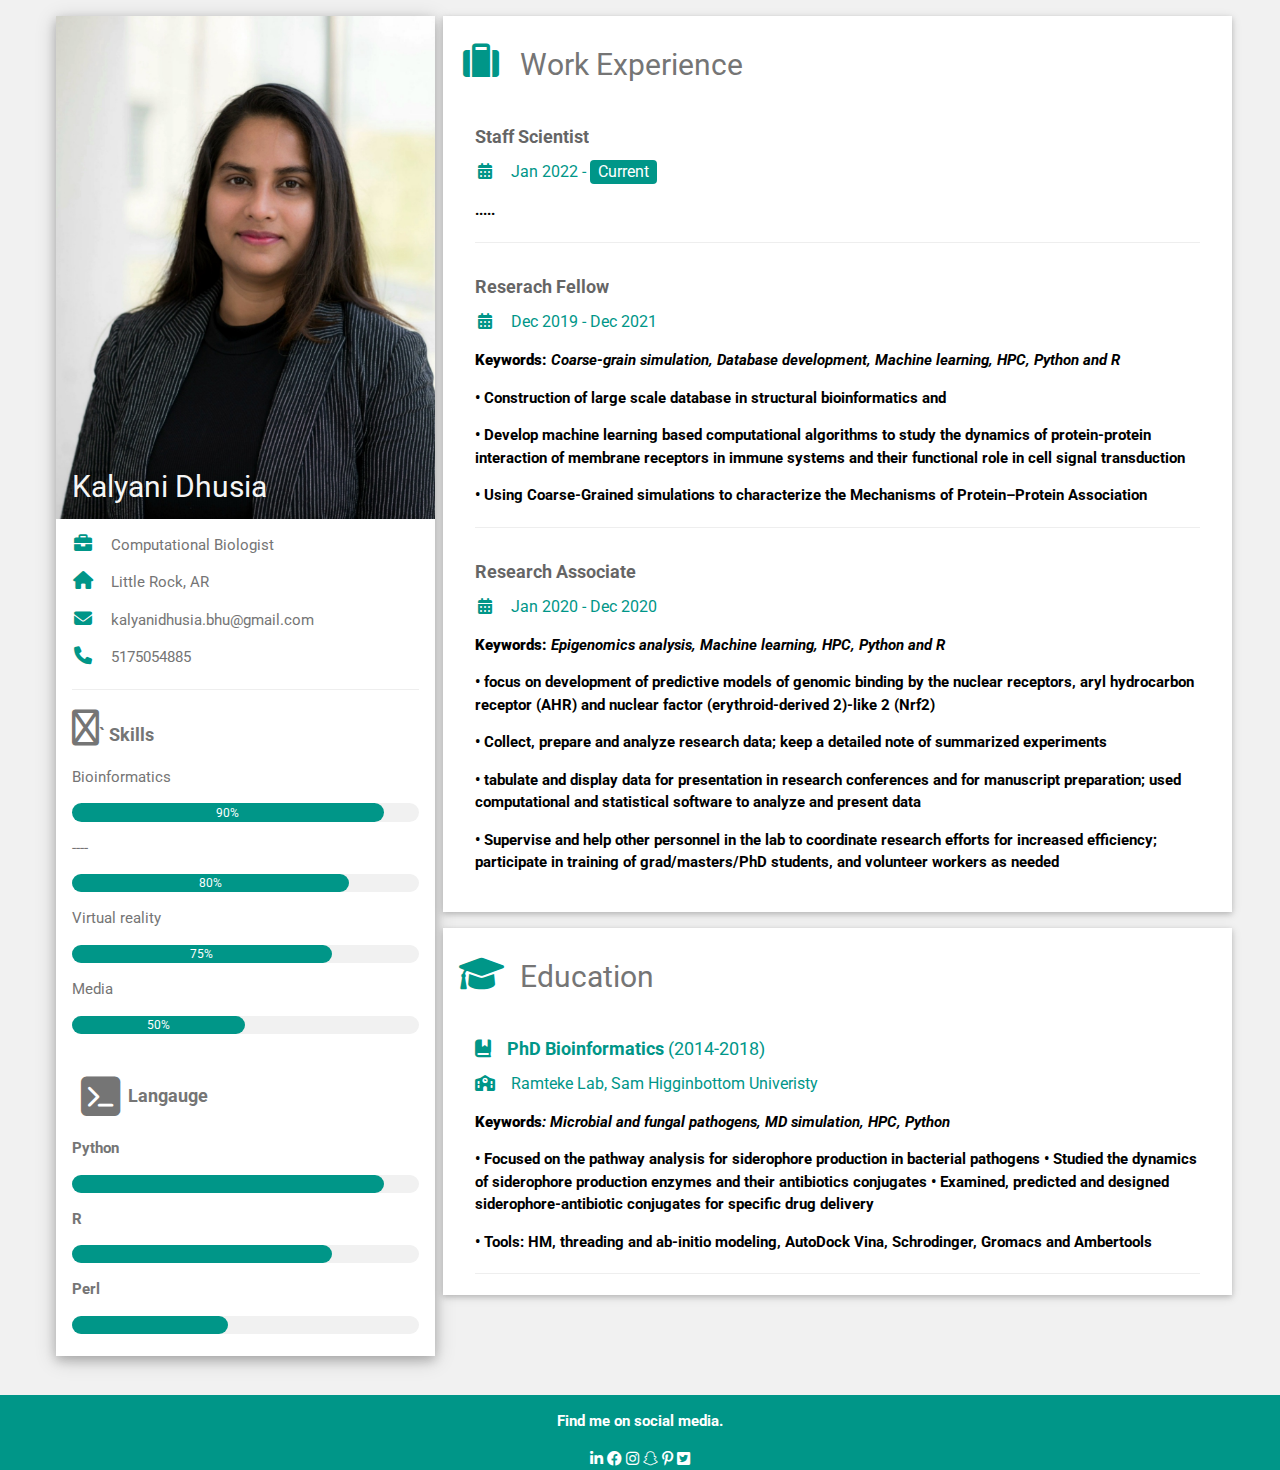
==== website_home.html @ fad84837 "Add files via upload" ====
<!DOCTYPE html>
<html>
<head>
<title>kalyani dhusia personel website</title>
<meta charset="UTF-8">
<meta name="viewport" content="width=device-width, initial-scale=1">
<link rel="stylesheet" href="webdhusia.css">
<link rel='stylesheet' href='https://fonts.googleapis.com/css?family=Roboto'>
<!--<link rel="stylesheet" href="https://cdnjs.cloudflare.com/ajax/libs/font-awesome/4.7.0/css/font-awesome.min.css"> -->
<link rel="stylesheet" href="fontawesome/css/all.css">
<style>
html,body,h1,h2,h3,h4,h5,h6 {font-family: "Roboto", sans-serif}
</style>
</head>
<body class="w3-light-grey">

<!-- Page Container -->
<div class="w3-content w3-margin-top" style="max-width:1200px;">

  <!-- The Grid -->
  <div class="w3-row-padding">
  
    <!-- Left Column -->
    <div class="w3-third">
    
      <div class="w3-white w3-text-grey w3-card-4">
        <div class="w3-display-container">
          <img src="webhome_img.jpg" style="width:100%;height:100%" alt="Avatar">
          <div class="w3-display-bottomleft w3-container w3-text-black">
            <h2 style="color:whitesmoke;">Kalyani Dhusia </h2>
          </div>
        </div>
        <div class="w3-container">
          <p><i class="fa fa-briefcase fa-fw w3-margin-right w3-large w3-text-teal"></i>Computational Biologist</p>
          <p><i class="fa fa-home fa-fw w3-margin-right w3-large w3-text-teal"></i>Little Rock, AR</p>
          <p><i class="fa fa-envelope fa-fw w3-margin-right w3-large w3-text-teal"></i>kalyanidhusia.bhu@gmail.com</p>
          <p><i class="fa fa-phone fa-fw w3-margin-right w3-large w3-text-teal"></i>5175054885</p>
          <hr>

          <!-- <p class="w3-large"><b><i class="fa fa-cogs custom fa-3x" aria-hidden="true"></i>Skills</b></p> -->
          
          <p class="w3-large"><b><i class="fa fa-regular fa-brain fa-2x fa-beat"></i>`    Skills</b></p>
          <p>Bioinformatics</p> 
          <div class="w3-light-grey w3-round-xlarge w3-small">
            <div class="w3-container w3-center w3-round-xlarge w3-teal" style="width:90%">90%</div>
          </div>
          <p>----</p>
          <div class="w3-light-grey w3-round-xlarge w3-small">
            <div class="w3-container w3-center w3-round-xlarge w3-teal" style="width:80%">
              <div class="w3-center w3-text-white">80%</div>
            </div>
          </div>
          <p>Virtual reality</p>
          <div class="w3-light-grey w3-round-xlarge w3-small">
            <div class="w3-container w3-center w3-round-xlarge w3-teal" style="width:75%">75%</div>
          </div>
          <p>Media</p>
          <div class="w3-light-grey w3-round-xlarge w3-small">
            <div class="w3-container w3-center w3-round-xlarge w3-teal" style="width:50%">50%</div>
          </div>
          <br>

          <p class="w3-large w3-text-theme"><b>
            <span class="fa-stack fa-lg">
              <i class="fa fa-square fa-stack-2x "></i>
              <i class="fa fa-terminal fa-stack-1x fa-inverse fa-beat"></i>
            </span>Langauge
          </p>
          <p>Python</p>
          <div class="w3-light-grey w3-round-xlarge">
            <div class="w3-round-xlarge w3-teal" style="height:18px;width:90%"></div>
          </div>
          <p>R </p>
          <div class="w3-light-grey w3-round-xlarge">
            <div class="w3-round-xlarge w3-teal" style="height:18px;width:75%"></div>
          </div>
          <p>Perl </p>
          <div class="w3-light-grey w3-round-xlarge">
            <div class="w3-round-xlarge w3-teal" style="height:18px;width:45%"></div>
          </div>
          <br>
        </div>
      </div><br>

    <!-- End Left Column -->
    </div>

    <!-- Right Column -->
    <div class="w3-twothird">
    
      <div class="w3-container w3-card w3-white w3-margin-bottom">
        <h2 class="w3-text-grey w3-padding-16"><i class="fa fa-suitcase fa-fw w3-margin-right w3-xxlarge w3-text-teal"></i>Work Experience</h2>
        <div class="w3-container">
          <h5 class="w3-opacity"><b>Staff Scientist</b></h5>
          <h6 class="w3-text-teal"><i class="fa fa-calendar-days fa-fw w3-margin-right"></i>Jan 2022 - <span class="w3-tag w3-teal w3-round">Current</span></h6>
          <p> .....</p>
          <hr>
        </div>
        <div class="w3-container">
          <h5 class="w3-opacity"><b>Reserach Fellow </b></h5>
          <h6 class="w3-text-teal"><i class="fa fa-calendar-days fa-fw w3-margin-right"></i>Dec 2019 - Dec 2021</h6>
          <p><strong> Keywords:</strong> <i> Coarse-grain simulation, Database development, Machine learning, HPC, Python and R </i></p>
          <p>• Construction of large scale database in structural bioinformatics and </p>
          <p>• Develop machine learning based computational algorithms to study the dynamics of protein-protein interaction of membrane receptors in immune systems and their functional role in cell signal transduction </p>
          <p>• Using Coarse-Grained simulations to characterize the Mechanisms of Protein–Protein Association</p>
          <hr>
        </div>
        <div class="w3-container">
          <h5 class="w3-opacity"><b>Research Associate</b></h5>
          <h6 class="w3-text-teal"><i class="fa fa-calendar-days fa-fw w3-margin-right"></i>Jan 2020 - Dec 2020</h6>
          <p><b> Keywords:</b><i> Epigenomics analysis, Machine learning, HPC, Python and R </i></p>
          <p> • focus on development of predictive models of genomic binding by the nuclear receptors, aryl hydrocarbon receptor (AHR) and nuclear factor (erythroid-derived 2)-like 2 (Nrf2)</p>
          <p> • Collect, prepare and analyze research data; keep a detailed note of summarized experiments </p>
          <p> • tabulate and display data for presentation in research conferences and for manuscript preparation; used computational and statistical software to analyze and present data </p>
          <p> • Supervise and help other personnel in the lab to coordinate research efforts for increased efficiency; participate in training of grad/masters/PhD students, and volunteer workers as needed</p><br>
        </div>
      </div>

      <div class="w3-container w3-card w3-white">
        <h2 class="w3-text-grey w3-padding-16"><i class="fa fa-graduation-cap fa-fw w3-margin-right w3-xxlarge w3-text-teal"></i>Education</h2>
        <div class="w3-container">
          <h5 class=" w3-text-teal"><i class="fa fa-duotone fa-book-bookmark w3-teal2 w3-margin-right"></i><b>PhD Bioinformatics  </b>   (2014-2018)</h5>
          <!--<h6 class="w3-text-teal"><i class="fa fa-calendar-days fa-fw w3-margin-right"></i>2014-2018<i class="fa fa-school fa-fw w3-margin-right"></i>Sam Higginbottom Univeristy of Agriculture, Technology and Sciences</h6>
          <br> -->
          <h6 class="w3-text-teal"><i class="fa fa-school fa-fw w3-margin-right"></i>Ramteke Lab, Sam Higginbottom Univeristy </h6>
          <p><b>Keywords</b><i>: Microbial and fungal pathogens, MD simulation, HPC, Python </i></p>
          <p>• Focused on the pathway analysis for siderophore production in bacterial pathogens  • Studied the dynamics of siderophore production enzymes and their antibiotics conjugates  • Examined, predicted and designed siderophore-antibiotic conjugates for specific drug delivery</p>
          <p>• Tools: HM, threading and ab-initio modeling, AutoDock Vina, Schrodinger, Gromacs and Ambertools</p>
          <hr>
        </div>
    <!--<div class="w3-container">
          <h5 class="w3-opacity"><b>London Business School</b></h5>
          <h6 class="w3-text-teal"><i class="fa fa-calendar-days fa-fw w3-margin-right"></i>2013 - 2015</h6>
          <p>Master Degree</p>
          <hr>
        </div> -->
      </div>

    <!-- End Right Column -->
    </div>
    
  <!-- End Grid -->
  </div>
  
  <!-- End Page Container -->
</div>

<footer class="w3-container w3-teal w3-center w3-margin-top">
  <p>Find me on social media.</p>
  <i class="fa-brands fa-linkedin-in"></i>
  <i class="fa-brands fa-facebook "></i>
  <i class="fa-brands fa-instagram w3-hover-opacity"></i>
  <i class="fa-brands fa-snapchat w3-hover-opacity"></i>
  <i class="fa-brands fa-pinterest-p w3-hover-opacity"></i> 
  <i class="fa-brands fa-twitter-square"></i>
</footer>

</body>
</html>
---- webdhusia.css ----
/* W3.CSS 4.15 December 2020 by Jan Egil and Borge Refsnes */
html{box-sizing:border-box}*,*:before,*:after{box-sizing:inherit}
/* Extract from normalize.css by Nicolas Gallagher and Jonathan Neal git.io/normalize */
html{-ms-text-size-adjust:100%;-webkit-text-size-adjust:100%}body{margin:0}
article,aside,details,figcaption,figure,footer,header,main,menu,nav,section{display:block}summary{display:list-item}
audio,canvas,progress,video{display:inline-block}progress{vertical-align:baseline}
audio:not([controls]){display:none;height:0}[hidden],template{display:none}
a{background-color:transparent}a:active,a:hover{outline-width:0}
abbr[title]{border-bottom:none;text-decoration:underline;text-decoration:underline dotted}
b,strong{font-weight:bolder}dfn{font-style:italic}mark{background:#ff0;color:#000}
small{font-size:80%}sub,sup{font-size:75%;line-height:0;position:relative;vertical-align:baseline}
sub{bottom:-0.25em}sup{top:-0.5em}figure{margin:1em 40px}img{border-style:none}
code,kbd,pre,samp{font-family:monospace,monospace;font-size:1em}hr{box-sizing:content-box;height:0;overflow:visible}
button,input,select,textarea,optgroup{font:inherit;margin:0}optgroup{font-weight:bold}
button,input{overflow:visible}button,select{text-transform:none}
button,[type=button],[type=reset],[type=submit]{-webkit-appearance:button}
button::-moz-focus-inner,[type=button]::-moz-focus-inner,[type=reset]::-moz-focus-inner,[type=submit]::-moz-focus-inner{border-style:none;padding:0}
button:-moz-focusring,[type=button]:-moz-focusring,[type=reset]:-moz-focusring,[type=submit]:-moz-focusring{outline:1px dotted ButtonText}
fieldset{border:1px solid #c0c0c0;margin:0 2px;padding:.35em .625em .75em}
legend{color:inherit;display:table;max-width:100%;padding:0;white-space:normal}textarea{overflow:auto}
[type=checkbox],[type=radio]{padding:0}
[type=number]::-webkit-inner-spin-button,[type=number]::-webkit-outer-spin-button{height:auto}
[type=search]{-webkit-appearance:textfield;outline-offset:-2px}
[type=search]::-webkit-search-decoration{-webkit-appearance:none}
::-webkit-file-upload-button{-webkit-appearance:button;font:inherit}
/* End extract */
html,body{font-family:Verdana,sans-serif;font-size:15px;line-height:1.5}html{overflow-x:hidden}
h1{font-size:36px}h2{font-size:30px}h3{font-size:24px}h4{font-size:20px}h5{font-size:18px}h6{font-size:16px}
.w3-serif{font-family:serif}.w3-sans-serif{font-family:sans-serif}.w3-cursive{font-family:cursive}.w3-monospace{font-family:monospace}
h1,h2,h3,h4,h5,h6{font-family:"Segoe UI",Arial,sans-serif;font-weight:400;margin:10px 0}.w3-wide{letter-spacing:4px}
hr{border:0;border-top:1px solid #eee;margin:20px 0}
.w3-image{max-width:100%;height:auto}img{vertical-align:middle}a{color:inherit}
.w3-table,.w3-table-all{border-collapse:collapse;border-spacing:0;width:100%;display:table}.w3-table-all{border:1px solid #ccc}
.w3-bordered tr,.w3-table-all tr{border-bottom:1px solid #ddd}.w3-striped tbody tr:nth-child(even){background-color:#f1f1f1}
.w3-table-all tr:nth-child(odd){background-color:#fff}.w3-table-all tr:nth-child(even){background-color:#f1f1f1}
.w3-hoverable tbody tr:hover,.w3-ul.w3-hoverable li:hover{background-color:#ccc}.w3-centered tr th,.w3-centered tr td{text-align:center}
.w3-table td,.w3-table th,.w3-table-all td,.w3-table-all th{padding:8px 8px;display:table-cell;text-align:left;vertical-align:top}
.w3-table th:first-child,.w3-table td:first-child,.w3-table-all th:first-child,.w3-table-all td:first-child{padding-left:16px}
.w3-btn,.w3-button{border:none;display:inline-block;padding:8px 16px;vertical-align:middle;overflow:hidden;text-decoration:none;color:inherit;background-color:inherit;text-align:center;cursor:pointer;white-space:nowrap}
.w3-btn:hover{box-shadow:0 8px 16px 0 rgba(0,0,0,0.2),0 6px 20px 0 rgba(0,0,0,0.19)}
.w3-btn,.w3-button{-webkit-touch-callout:none;-webkit-user-select:none;-khtml-user-select:none;-moz-user-select:none;-ms-user-select:none;user-select:none}   
.w3-disabled,.w3-btn:disabled,.w3-button:disabled{cursor:not-allowed;opacity:0.3}.w3-disabled *,:disabled *{pointer-events:none}
.w3-btn.w3-disabled:hover,.w3-btn:disabled:hover{box-shadow:none}
.w3-badge,.w3-tag{background-color:#000;color:#fff;display:inline-block;padding-left:8px;padding-right:8px;text-align:center}.w3-badge{border-radius:50%}
.w3-ul{list-style-type:none;padding:0;margin:0}.w3-ul li{padding:8px 16px;border-bottom:1px solid #ddd}.w3-ul li:last-child{border-bottom:none}
.w3-tooltip,.w3-display-container{position:relative}.w3-tooltip .w3-text{display:none}.w3-tooltip:hover .w3-text{display:inline-block}
.w3-ripple:active{opacity:0.5}.w3-ripple{transition:opacity 0s}
.w3-input{padding:8px;display:block;border:none;border-bottom:1px solid #ccc;width:100%}
.w3-select{padding:9px 0;width:100%;border:none;border-bottom:1px solid #ccc}
.w3-dropdown-click,.w3-dropdown-hover{position:relative;display:inline-block;cursor:pointer}
.w3-dropdown-hover:hover .w3-dropdown-content{display:block}
.w3-dropdown-hover:first-child,.w3-dropdown-click:hover{background-color:#ccc;color:#000}
.w3-dropdown-hover:hover > .w3-button:first-child,.w3-dropdown-click:hover > .w3-button:first-child{background-color:#ccc;color:#000}
.w3-dropdown-content{cursor:auto;color:#000;background-color:#fff;display:none;position:absolute;min-width:160px;margin:0;padding:0;z-index:1}
.w3-check,.w3-radio{width:24px;height:24px;position:relative;top:6px}
.w3-sidebar{height:100%;width:200px;background-color:#fff;position:fixed!important;z-index:1;overflow:auto}
.w3-bar-block .w3-dropdown-hover,.w3-bar-block .w3-dropdown-click{width:100%}
.w3-bar-block .w3-dropdown-hover .w3-dropdown-content,.w3-bar-block .w3-dropdown-click .w3-dropdown-content{min-width:100%}
.w3-bar-block .w3-dropdown-hover .w3-button,.w3-bar-block .w3-dropdown-click .w3-button{width:100%;text-align:left;padding:8px 16px}
.w3-main,#main{transition:margin-left .4s}
.w3-modal{z-index:3;display:none;padding-top:100px;position:fixed;left:0;top:0;width:100%;height:100%;overflow:auto;background-color:rgb(0,0,0);background-color:rgba(0,0,0,0.4)}
.w3-modal-content{margin:auto;background-color:#fff;position:relative;padding:0;outline:0;width:600px}
.w3-bar{width:100%;overflow:hidden}.w3-center .w3-bar{display:inline-block;width:auto}
.w3-bar .w3-bar-item{padding:8px 16px;float:left;width:auto;border:none;display:block;outline:0}
.w3-bar .w3-dropdown-hover,.w3-bar .w3-dropdown-click{position:static;float:left}
.w3-bar .w3-button{white-space:normal}
.w3-bar-block .w3-bar-item{width:100%;display:block;padding:8px 16px;text-align:left;border:none;white-space:normal;float:none;outline:0}
.w3-bar-block.w3-center .w3-bar-item{text-align:center}.w3-block{display:block;width:100%}
.w3-responsive{display:block;overflow-x:auto}
.w3-container:after,.w3-container:before,.w3-panel:after,.w3-panel:before,.w3-row:after,.w3-row:before,.w3-row-padding:after,.w3-row-padding:before,
.w3-cell-row:before,.w3-cell-row:after,.w3-clear:after,.w3-clear:before,.w3-bar:before,.w3-bar:after{content:"";display:table;clear:both}
.w3-col,.w3-half,.w3-third,.w3-twothird,.w3-threequarter,.w3-quarter{float:left;width:100%}
.w3-col.s1{width:8.33333%}.w3-col.s2{width:16.66666%}.w3-col.s3{width:24.99999%}.w3-col.s4{width:33.33333%}
.w3-col.s5{width:41.66666%}.w3-col.s6{width:49.99999%}.w3-col.s7{width:58.33333%}.w3-col.s8{width:66.66666%}
.w3-col.s9{width:74.99999%}.w3-col.s10{width:83.33333%}.w3-col.s11{width:91.66666%}.w3-col.s12{width:99.99999%}
@media (min-width:601px){.w3-col.m1{width:8.33333%}.w3-col.m2{width:16.66666%}.w3-col.m3,.w3-quarter{width:24.99999%}.w3-col.m4,.w3-third{width:33.33333%}
.w3-col.m5{width:41.66666%}.w3-col.m6,.w3-half{width:49.99999%}.w3-col.m7{width:58.33333%}.w3-col.m8,.w3-twothird{width:66.66666%}
.w3-col.m9,.w3-threequarter{width:74.99999%}.w3-col.m10{width:83.33333%}.w3-col.m11{width:91.66666%}.w3-col.m12{width:99.99999%}}
@media (min-width:993px){.w3-col.l1{width:8.33333%}.w3-col.l2{width:16.66666%}.w3-col.l3{width:24.99999%}.w3-col.l4{width:33.33333%}
.w3-col.l5{width:41.66666%}.w3-col.l6{width:49.99999%}.w3-col.l7{width:58.33333%}.w3-col.l8{width:66.66666%}
.w3-col.l9{width:74.99999%}.w3-col.l10{width:83.33333%}.w3-col.l11{width:91.66666%}.w3-col.l12{width:99.99999%}}
.w3-rest{overflow:hidden}.w3-stretch{margin-left:-16px;margin-right:-16px}
.w3-content,.w3-auto{margin-left:auto;margin-right:auto}.w3-content{max-width:980px}.w3-auto{max-width:1140px}
.w3-cell-row{display:table;width:100%}.w3-cell{display:table-cell}
.w3-cell-top{vertical-align:top}.w3-cell-middle{vertical-align:middle}.w3-cell-bottom{vertical-align:bottom}
.w3-hide{display:none!important}.w3-show-block,.w3-show{display:block!important}.w3-show-inline-block{display:inline-block!important}
@media (max-width:1205px){.w3-auto{max-width:95%}}
@media (max-width:600px){.w3-modal-content{margin:0 10px;width:auto!important}.w3-modal{padding-top:30px}
.w3-dropdown-hover.w3-mobile .w3-dropdown-content,.w3-dropdown-click.w3-mobile .w3-dropdown-content{position:relative}	
.w3-hide-small{display:none!important}.w3-mobile{display:block;width:100%!important}.w3-bar-item.w3-mobile,.w3-dropdown-hover.w3-mobile,.w3-dropdown-click.w3-mobile{text-align:center}
.w3-dropdown-hover.w3-mobile,.w3-dropdown-hover.w3-mobile .w3-btn,.w3-dropdown-hover.w3-mobile .w3-button,.w3-dropdown-click.w3-mobile,.w3-dropdown-click.w3-mobile .w3-btn,.w3-dropdown-click.w3-mobile .w3-button{width:100%}}
@media (max-width:768px){.w3-modal-content{width:500px}.w3-modal{padding-top:50px}}
@media (min-width:993px){.w3-modal-content{width:900px}.w3-hide-large{display:none!important}.w3-sidebar.w3-collapse{display:block!important}}
@media (max-width:992px) and (min-width:601px){.w3-hide-medium{display:none!important}}
@media (max-width:992px){.w3-sidebar.w3-collapse{display:none}.w3-main{margin-left:0!important;margin-right:0!important}.w3-auto{max-width:100%}}
.w3-top,.w3-bottom{position:fixed;width:100%;z-index:1}.w3-top{top:0}.w3-bottom{bottom:0}
.w3-overlay{position:fixed;display:none;width:100%;height:100%;top:0;left:0;right:0;bottom:0;background-color:rgba(0,0,0,0.5);z-index:2}
.w3-display-topleft{position:absolute;left:0;top:0}.w3-display-topright{position:absolute;right:0;top:0}
.w3-display-bottomleft{position:absolute;left:0;bottom:0}.w3-display-bottomright{position:absolute;right:0;bottom:0}
.w3-display-middle{position:absolute;top:50%;left:50%;transform:translate(-50%,-50%);-ms-transform:translate(-50%,-50%)}
.w3-display-left{position:absolute;top:50%;left:0%;transform:translate(0%,-50%);-ms-transform:translate(-0%,-50%)}
.w3-display-right{position:absolute;top:50%;right:0%;transform:translate(0%,-50%);-ms-transform:translate(0%,-50%)}
.w3-display-topmiddle{position:absolute;left:50%;top:0;transform:translate(-50%,0%);-ms-transform:translate(-50%,0%)}
.w3-display-bottommiddle{position:absolute;left:50%;bottom:0;transform:translate(-50%,0%);-ms-transform:translate(-50%,0%)}
.w3-display-container:hover .w3-display-hover{display:block}.w3-display-container:hover span.w3-display-hover{display:inline-block}.w3-display-hover{display:none}
.w3-display-position{position:absolute}
.w3-circle{border-radius:50%}
.w3-round-small{border-radius:2px}.w3-round,.w3-round-medium{border-radius:4px}.w3-round-large{border-radius:8px}.w3-round-xlarge{border-radius:16px}.w3-round-xxlarge{border-radius:32px}
.w3-row-padding,.w3-row-padding>.w3-half,.w3-row-padding>.w3-third,.w3-row-padding>.w3-twothird,.w3-row-padding>.w3-threequarter,.w3-row-padding>.w3-quarter,.w3-row-padding>.w3-col{padding:0 8px}
.w3-container,.w3-panel{padding:0.01em 16px}.w3-panel{margin-top:16px;margin-bottom:16px}
.w3-code,.w3-codespan{font-family:Consolas,"courier new";font-size:16px}
.w3-code{width:auto;background-color:#fff;padding:8px 12px;border-left:4px solid #4CAF50;word-wrap:break-word}
.w3-codespan{color:crimson;background-color:#f1f1f1;padding-left:4px;padding-right:4px;font-size:110%}
.w3-card,.w3-card-2{box-shadow:0 2px 5px 0 rgba(0,0,0,0.16),0 2px 10px 0 rgba(0,0,0,0.12)}
.w3-card-4,.w3-hover-shadow:hover{box-shadow:0 4px 10px 0 rgba(0,0,0,0.2),0 4px 20px 0 rgba(0,0,0,0.19)}
.w3-spin{animation:w3-spin 2s infinite linear}@keyframes w3-spin{0%{transform:rotate(0deg)}100%{transform:rotate(359deg)}}
.w3-animate-fading{animation:fading 10s infinite}@keyframes fading{0%{opacity:0}50%{opacity:1}100%{opacity:0}}
.w3-animate-opacity{animation:opac 0.8s}@keyframes opac{from{opacity:0} to{opacity:1}}
.w3-animate-top{position:relative;animation:animatetop 0.4s}@keyframes animatetop{from{top:-300px;opacity:0} to{top:0;opacity:1}}
.w3-animate-left{position:relative;animation:animateleft 0.4s}@keyframes animateleft{from{left:-300px;opacity:0} to{left:0;opacity:1}}
.w3-animate-right{position:relative;animation:animateright 0.4s}@keyframes animateright{from{right:-300px;opacity:0} to{right:0;opacity:1}}
.w3-animate-bottom{position:relative;animation:animatebottom 0.4s}@keyframes animatebottom{from{bottom:-300px;opacity:0} to{bottom:0;opacity:1}}
.w3-animate-zoom {animation:animatezoom 0.6s}@keyframes animatezoom{from{transform:scale(0)} to{transform:scale(1)}}
.w3-animate-input{transition:width 0.4s ease-in-out}.w3-animate-input:focus{width:100%!important}
.w3-opacity,.w3-hover-opacity:hover{opacity:0.60}.w3-opacity-off,.w3-hover-opacity-off:hover{opacity:1}
.w3-opacity-max{opacity:0.25}.w3-opacity-min{opacity:0.75}
.w3-greyscale-max,.w3-grayscale-max,.w3-hover-greyscale:hover,.w3-hover-grayscale:hover{filter:grayscale(100%)}
.w3-greyscale,.w3-grayscale{filter:grayscale(75%)}.w3-greyscale-min,.w3-grayscale-min{filter:grayscale(50%)}
.w3-sepia{filter:sepia(75%)}.w3-sepia-max,.w3-hover-sepia:hover{filter:sepia(100%)}.w3-sepia-min{filter:sepia(50%)}
.w3-tiny{font-size:10px!important}.w3-small{font-size:12px!important}.w3-medium{font-size:15px!important}.w3-large{font-size:18px!important}
.w3-xlarge{font-size:24px!important}.w3-xxlarge{font-size:36px!important}.w3-xxxlarge{font-size:48px!important}.w3-jumbo{font-size:64px!important}
.w3-left-align{text-align:left!important}.w3-right-align{text-align:right!important}.w3-justify{text-align:justify!important}.w3-center{text-align:center!important}
.w3-border-0{border:0!important}.w3-border{border:1px solid #ccc!important}
.w3-border-top{border-top:1px solid #ccc!important}.w3-border-bottom{border-bottom:1px solid #ccc!important}
.w3-border-left{border-left:1px solid #ccc!important}.w3-border-right{border-right:1px solid #ccc!important}
.w3-topbar{border-top:6px solid #ccc!important}.w3-bottombar{border-bottom:6px solid #ccc!important}
.w3-leftbar{border-left:6px solid #ccc!important}.w3-rightbar{border-right:6px solid #ccc!important}
.w3-section,.w3-code{margin-top:16px!important;margin-bottom:16px!important}
.w3-margin{margin:16px!important}.w3-margin-top{margin-top:16px!important}.w3-margin-bottom{margin-bottom:16px!important}
.w3-margin-left{margin-left:16px!important}.w3-margin-right{margin-right:16px!important}
.w3-padding-small{padding:4px 8px!important}.w3-padding{padding:8px 16px!important}.w3-padding-large{padding:12px 24px!important}
.w3-padding-16{padding-top:16px!important;padding-bottom:16px!important}.w3-padding-24{padding-top:24px!important;padding-bottom:24px!important}
.w3-padding-32{padding-top:32px!important;padding-bottom:32px!important}.w3-padding-48{padding-top:48px!important;padding-bottom:48px!important}
.w3-padding-64{padding-top:64px!important;padding-bottom:64px!important}
.w3-padding-top-64{padding-top:64px!important}.w3-padding-top-48{padding-top:48px!important}
.w3-padding-top-32{padding-top:32px!important}.w3-padding-top-24{padding-top:24px!important}
.w3-left{float:left!important}.w3-right{float:right!important}
.w3-button:hover{color:#000!important;background-color:#ccc!important}
.w3-transparent,.w3-hover-none:hover{background-color:transparent!important}
.w3-hover-none:hover{box-shadow:none!important}
/* Colors */
.w3-amber,.w3-hover-amber:hover{color:#000!important;background-color:#ffc107!important}
.w3-aqua,.w3-hover-aqua:hover{color:#000!important;background-color:#00ffff!important}
.w3-blue,.w3-hover-blue:hover{color:#fff!important;background-color:#2196F3!important}
.w3-light-blue,.w3-hover-light-blue:hover{color:#000!important;background-color:#87CEEB!important}
.w3-brown,.w3-hover-brown:hover{color:#fff!important;background-color:#795548!important}
.w3-cyan,.w3-hover-cyan:hover{color:#000!important;background-color:#00bcd4!important}
.w3-blue-grey,.w3-hover-blue-grey:hover,.w3-blue-gray,.w3-hover-blue-gray:hover{color:#fff!important;background-color:#607d8b!important}
.w3-green,.w3-hover-green:hover{color:#fff!important;background-color:#4CAF50!important}
.w3-light-green,.w3-hover-light-green:hover{color:#000!important;background-color:#8bc34a!important}
.w3-indigo,.w3-hover-indigo:hover{color:#fff!important;background-color:#3f51b5!important}
.w3-khaki,.w3-hover-khaki:hover{color:#000!important;background-color:#f0e68c!important}
.w3-lime,.w3-hover-lime:hover{color:#000!important;background-color:#cddc39!important}
.w3-orange,.w3-hover-orange:hover{color:#000!important;background-color:#ff9800!important}
.w3-deep-orange,.w3-hover-deep-orange:hover{color:#fff!important;background-color:#ff5722!important}
.w3-pink,.w3-hover-pink:hover{color:#fff!important;background-color:#e91e63!important}
.w3-purple,.w3-hover-purple:hover{color:#fff!important;background-color:#9c27b0!important}
.w3-deep-purple,.w3-hover-deep-purple:hover{color:#fff!important;background-color:#673ab7!important}
.w3-red,.w3-hover-red:hover{color:#fff!important;background-color:#f44336!important}
.w3-sand,.w3-hover-sand:hover{color:#000!important;background-color:#fdf5e6!important}
.w3-teal,.w3-hover-teal:hover{color:#fff!important;background-color:#009688!important}
.w3-teal2,.w3-hover-teal2:hover{color:#009688!important;background-color:#fff!important}
.w3-yellow,.w3-hover-yellow:hover{color:#000!important;background-color:#ffeb3b!important}
.w3-white,.w3-hover-white:hover{color:#000!important;background-color:#fff!important}
.w3-black,.w3-hover-black:hover{color:#fff!important;background-color:#000!important}
.w3-grey,.w3-hover-grey:hover,.w3-gray,.w3-hover-gray:hover{color:#000!important;background-color:#9e9e9e!important}
.w3-light-grey,.w3-hover-light-grey:hover,.w3-light-gray,.w3-hover-light-gray:hover{color:#000!important;background-color:#f1f1f1!important}
.w3-dark-grey,.w3-hover-dark-grey:hover,.w3-dark-gray,.w3-hover-dark-gray:hover{color:#fff!important;background-color:#616161!important}
.w3-pale-red,.w3-hover-pale-red:hover{color:#000!important;background-color:#ffdddd!important}
.w3-pale-green,.w3-hover-pale-green:hover{color:#000!important;background-color:#ddffdd!important}
.w3-pale-yellow,.w3-hover-pale-yellow:hover{color:#000!important;background-color:#ffffcc!important}
.w3-pale-blue,.w3-hover-pale-blue:hover{color:#000!important;background-color:#ddffff!important}
.w3-text-amber,.w3-hover-text-amber:hover{color:#ffc107!important}
.w3-text-aqua,.w3-hover-text-aqua:hover{color:#00ffff!important}
.w3-text-blue,.w3-hover-text-blue:hover{color:#2196F3!important}
.w3-text-light-blue,.w3-hover-text-light-blue:hover{color:#87CEEB!important}
.w3-text-brown,.w3-hover-text-brown:hover{color:#795548!important}
.w3-text-cyan,.w3-hover-text-cyan:hover{color:#00bcd4!important}
.w3-text-blue-grey,.w3-hover-text-blue-grey:hover,.w3-text-blue-gray,.w3-hover-text-blue-gray:hover{color:#607d8b!important}
.w3-text-green,.w3-hover-text-green:hover{color:#4CAF50!important}
.w3-text-light-green,.w3-hover-text-light-green:hover{color:#8bc34a!important}
.w3-text-indigo,.w3-hover-text-indigo:hover{color:#3f51b5!important}
.w3-text-khaki,.w3-hover-text-khaki:hover{color:#b4aa50!important}
.w3-text-lime,.w3-hover-text-lime:hover{color:#cddc39!important}
.w3-text-orange,.w3-hover-text-orange:hover{color:#ff9800!important}
.w3-text-deep-orange,.w3-hover-text-deep-orange:hover{color:#ff5722!important}
/* .w3-text-pink,.w3-hover-text-pink:hover{color:#e91e63!important} */
.w3-text-pink,.w3-hover-text-pink:hover{color:#F796C8!important}
.w3-text-purple,.w3-hover-text-purple:hover{color:#9c27b0!important}
.w3-text-deep-purple,.w3-hover-text-deep-purple:hover{color:#673ab7!important}
.w3-text-red,.w3-hover-text-red:hover{color:#f44336!important}
.w3-text-sand,.w3-hover-text-sand:hover{color:#fdf5e6!important}
.w3-text-teal,.w3-hover-text-teal:hover{color:#009688!important}
.w3-text-yellow,.w3-hover-text-yellow:hover{color:#d2be0e!important}
.w3-text-white,.w3-hover-text-white:hover{color:#fff!important}
.w3-text-black,.w3-hover-text-black:hover{color:#000!important}
.w3-text-grey,.w3-hover-text-grey:hover,.w3-text-gray,.w3-hover-text-gray:hover{color:#757575!important}
.w3-text-light-grey,.w3-hover-text-light-grey:hover,.w3-text-light-gray,.w3-hover-text-light-gray:hover{color:#f1f1f1!important}
.w3-text-dark-grey,.w3-hover-text-dark-grey:hover,.w3-text-dark-gray,.w3-hover-text-dark-gray:hover{color:#3a3a3a!important}
.w3-border-amber,.w3-hover-border-amber:hover{border-color:#ffc107!important}
.w3-border-aqua,.w3-hover-border-aqua:hover{border-color:#00ffff!important}
.w3-border-blue,.w3-hover-border-blue:hover{border-color:#2196F3!important}
.w3-border-light-blue,.w3-hover-border-light-blue:hover{border-color:#87CEEB!important}
.w3-border-brown,.w3-hover-border-brown:hover{border-color:#795548!important}
.w3-border-cyan,.w3-hover-border-cyan:hover{border-color:#00bcd4!important}
.w3-border-blue-grey,.w3-hover-border-blue-grey:hover,.w3-border-blue-gray,.w3-hover-border-blue-gray:hover{border-color:#607d8b!important}
.w3-border-green,.w3-hover-border-green:hover{border-color:#4CAF50!important}
.w3-border-light-green,.w3-hover-border-light-green:hover{border-color:#8bc34a!important}
.w3-border-indigo,.w3-hover-border-indigo:hover{border-color:#3f51b5!important}
.w3-border-khaki,.w3-hover-border-khaki:hover{border-color:#f0e68c!important}
.w3-border-lime,.w3-hover-border-lime:hover{border-color:#cddc39!important}
.w3-border-orange,.w3-hover-border-orange:hover{border-color:#ff9800!important}
.w3-border-deep-orange,.w3-hover-border-deep-orange:hover{border-color:#ff5722!important}
.w3-border-pink,.w3-hover-border-pink:hover{border-color:#e91e63!important}
.w3-border-purple,.w3-hover-border-purple:hover{border-color:#9c27b0!important}
.w3-border-deep-purple,.w3-hover-border-deep-purple:hover{border-color:#673ab7!important}
.w3-border-red,.w3-hover-border-red:hover{border-color:#f44336!important}
.w3-border-sand,.w3-hover-border-sand:hover{border-color:#fdf5e6!important}
.w3-border-teal,.w3-hover-border-teal:hover{border-color:#009688!important}
.w3-border-yellow,.w3-hover-border-yellow:hover{border-color:#ffeb3b!important}
.w3-border-white,.w3-hover-border-white:hover{border-color:#fff!important}
.w3-border-black,.w3-hover-border-black:hover{border-color:#000!important}
.w3-border-grey,.w3-hover-border-grey:hover,.w3-border-gray,.w3-hover-border-gray:hover{border-color:#9e9e9e!important}
.w3-border-light-grey,.w3-hover-border-light-grey:hover,.w3-border-light-gray,.w3-hover-border-light-gray:hover{border-color:#f1f1f1!important}
.w3-border-dark-grey,.w3-hover-border-dark-grey:hover,.w3-border-dark-gray,.w3-hover-border-dark-gray:hover{border-color:#616161!important}
.w3-border-pale-red,.w3-hover-border-pale-red:hover{border-color:#ffe7e7!important}.w3-border-pale-green,.w3-hover-border-pale-green:hover{border-color:#e7ffe7!important}
.w3-border-pale-yellow,.w3-hover-border-pale-yellow:hover{border-color:#ffffcc!important}.w3-border-pale-blue,.w3-hover-border-pale-blue:hover{border-color:#e7ffff!important}
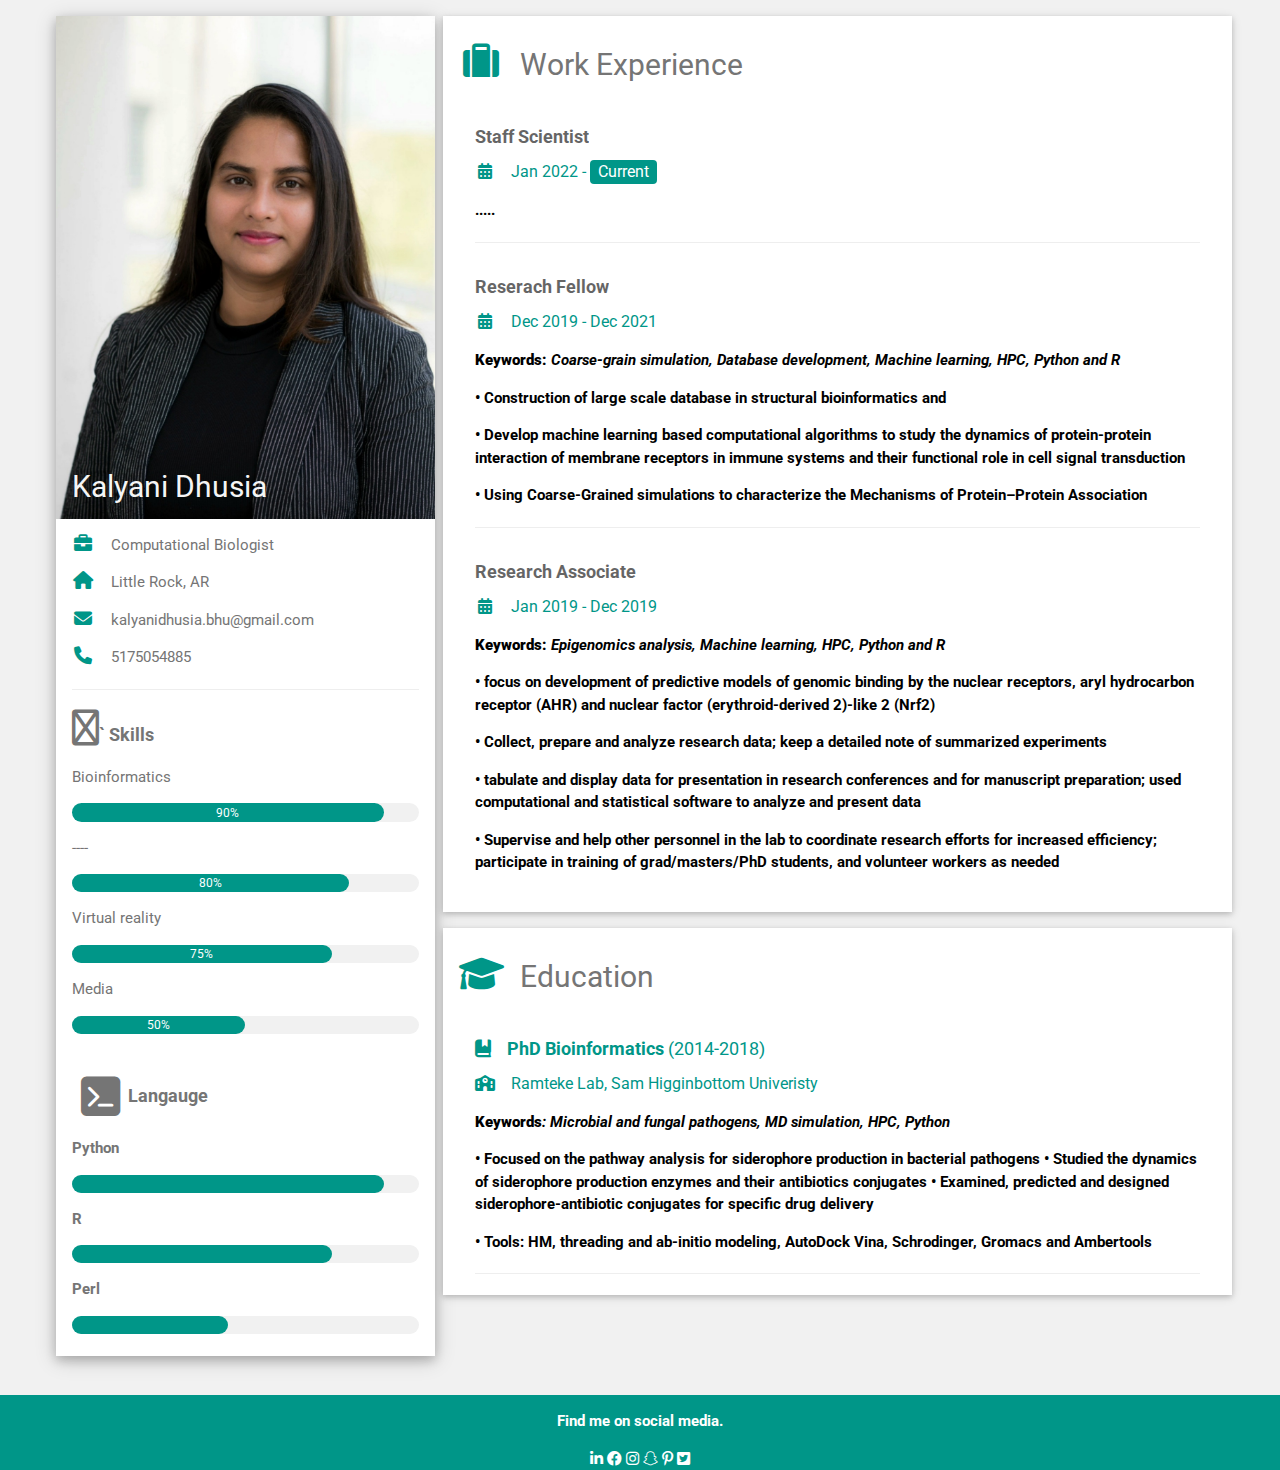
==== commit 8305289f: "Update website_home.html" ====
--- a/website_home.html
+++ b/website_home.html
@@ -107,7 +107,7 @@
         </div>
         <div class="w3-container">
           <h5 class="w3-opacity"><b>Research Associate</b></h5>
-          <h6 class="w3-text-teal"><i class="fa fa-calendar-days fa-fw w3-margin-right"></i>Jan 2020 - Dec 2020</h6>
+          <h6 class="w3-text-teal"><i class="fa fa-calendar-days fa-fw w3-margin-right"></i>Jan 2019 - Dec 2019</h6>
           <p><b> Keywords:</b><i> Epigenomics analysis, Machine learning, HPC, Python and R </i></p>
           <p> • focus on development of predictive models of genomic binding by the nuclear receptors, aryl hydrocarbon receptor (AHR) and nuclear factor (erythroid-derived 2)-like 2 (Nrf2)</p>
           <p> • Collect, prepare and analyze research data; keep a detailed note of summarized experiments </p>
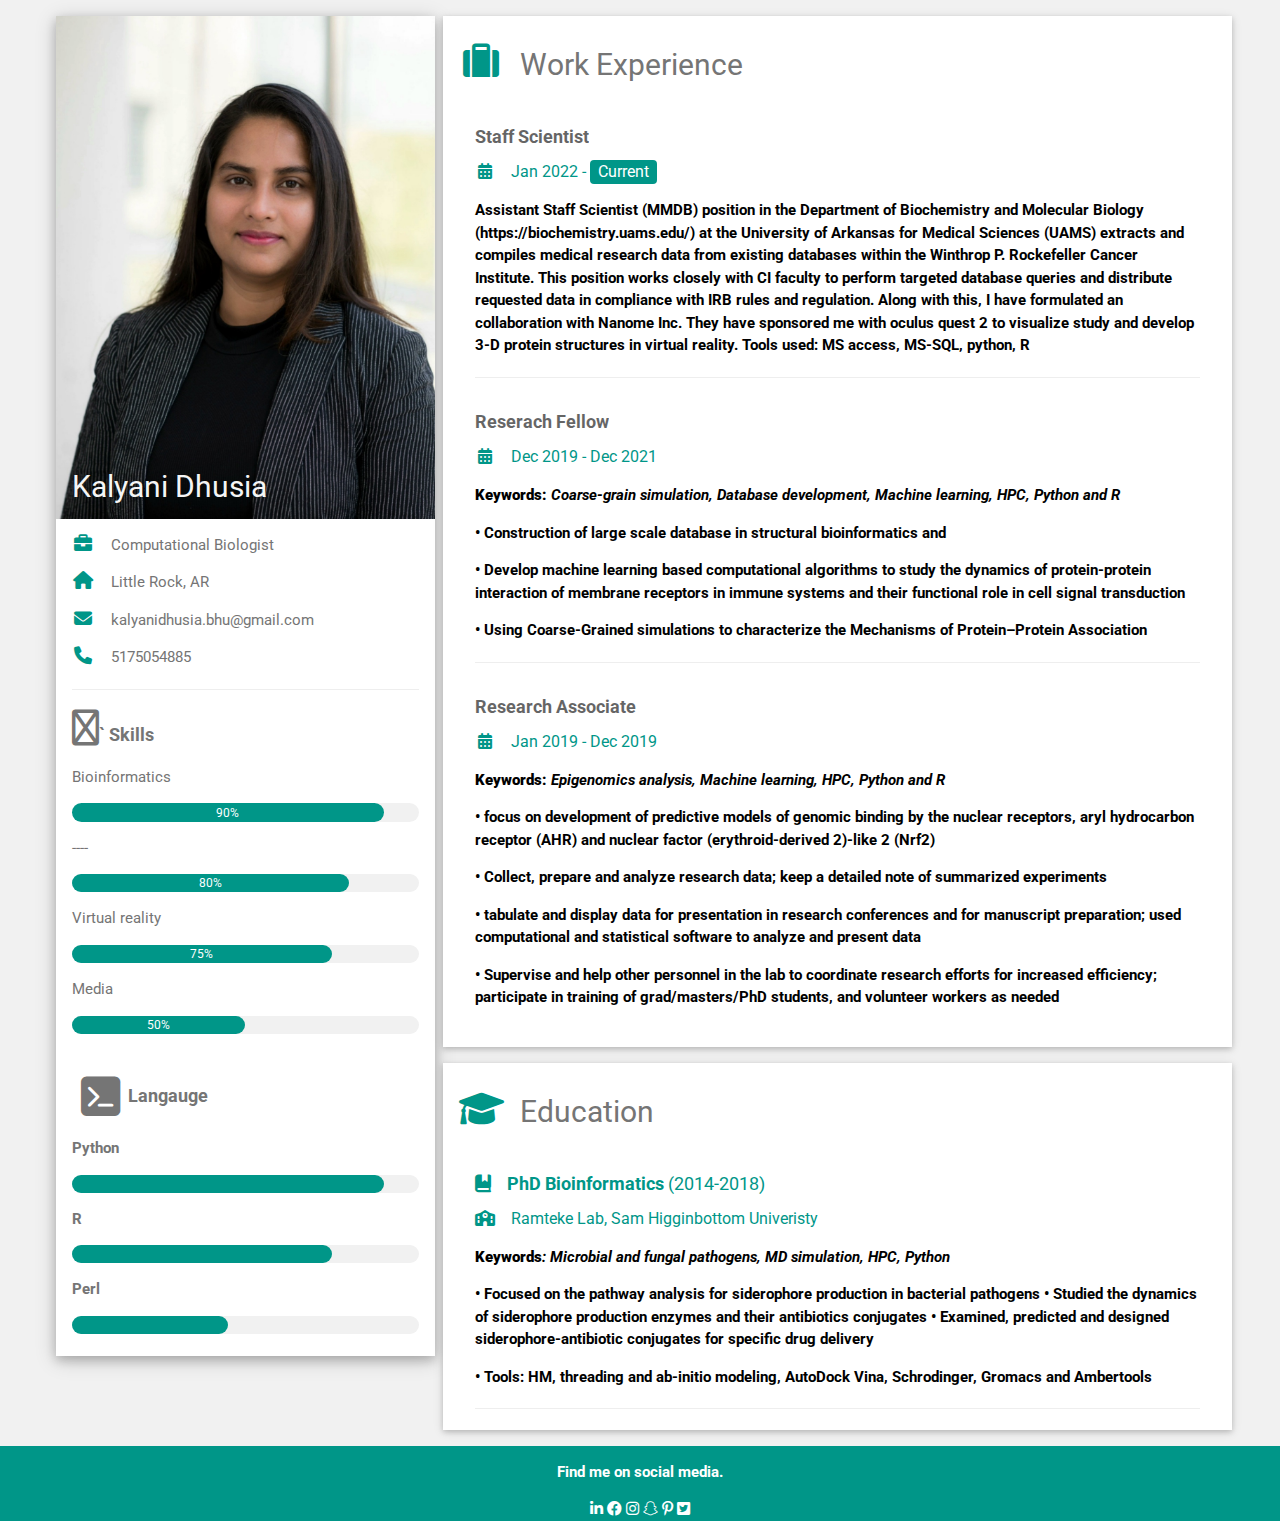
==== commit 293e3ed3: "Update website_home.html" ====
--- a/website_home.html
+++ b/website_home.html
@@ -93,7 +93,9 @@
         <div class="w3-container">
           <h5 class="w3-opacity"><b>Staff Scientist</b></h5>
           <h6 class="w3-text-teal"><i class="fa fa-calendar-days fa-fw w3-margin-right"></i>Jan 2022 - <span class="w3-tag w3-teal w3-round">Current</span></h6>
-          <p> .....</p>
+          <p> Assistant Staff Scientist (MMDB) position in the Department of Biochemistry and Molecular Biology  (https://biochemistry.uams.edu/) at the University of Arkansas for Medical Sciences (UAMS) extracts and compiles medical research data from existing databases within the Winthrop P. Rockefeller Cancer Institute. This position works closely with CI faculty to perform targeted database queries and distribute requested data in compliance with IRB rules and regulation.
+Along with this, I have formulated an collaboration with Nanome Inc. They have sponsored me with oculus quest 2 to visualize study and develop 3-D protein structures in virtual reality.
+Tools used: MS access, MS-SQL,  python, R </p>
           <hr>
         </div>
         <div class="w3-container">
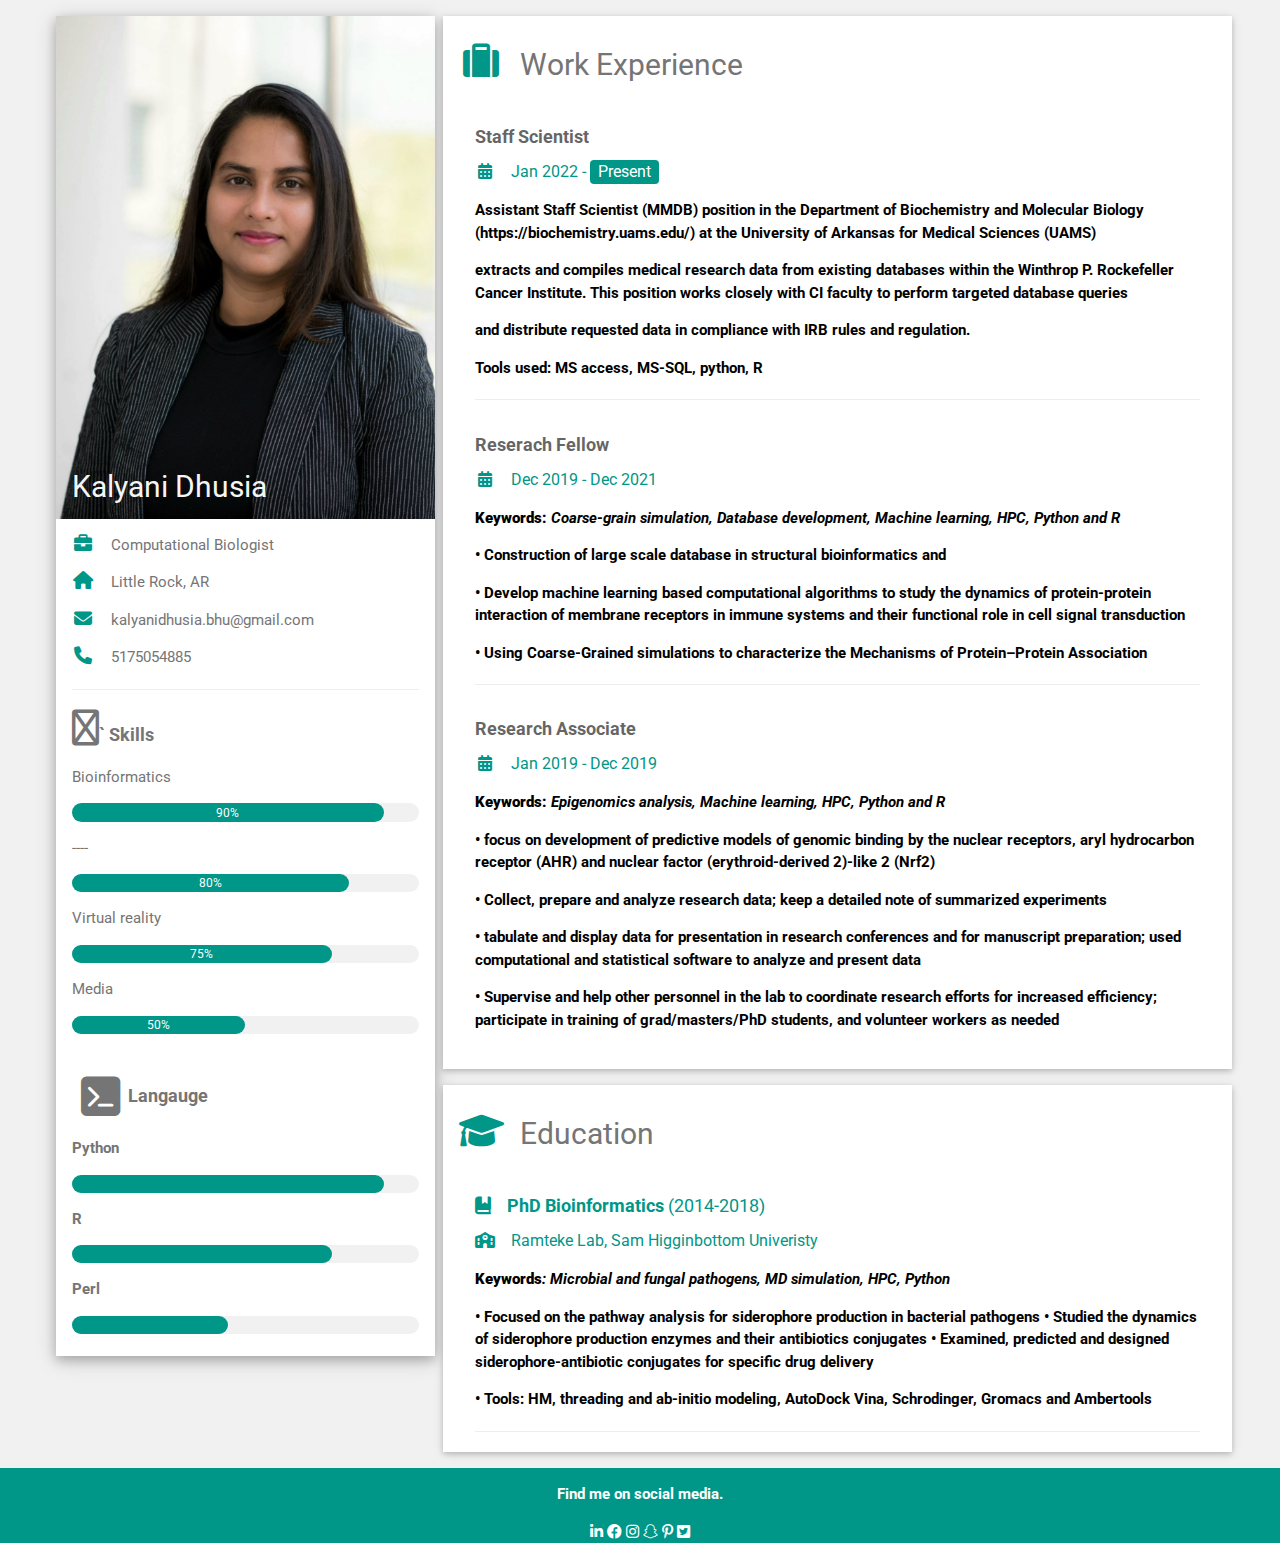
==== commit 449ce29a: "home page" ====
--- a/website_home.html
+++ b/website_home.html
@@ -92,10 +92,11 @@
         <h2 class="w3-text-grey w3-padding-16"><i class="fa fa-suitcase fa-fw w3-margin-right w3-xxlarge w3-text-teal"></i>Work Experience</h2>
         <div class="w3-container">
           <h5 class="w3-opacity"><b>Staff Scientist</b></h5>
-          <h6 class="w3-text-teal"><i class="fa fa-calendar-days fa-fw w3-margin-right"></i>Jan 2022 - <span class="w3-tag w3-teal w3-round">Current</span></h6>
-          <p> Assistant Staff Scientist (MMDB) position in the Department of Biochemistry and Molecular Biology  (https://biochemistry.uams.edu/) at the University of Arkansas for Medical Sciences (UAMS) extracts and compiles medical research data from existing databases within the Winthrop P. Rockefeller Cancer Institute. This position works closely with CI faculty to perform targeted database queries and distribute requested data in compliance with IRB rules and regulation.
-Along with this, I have formulated an collaboration with Nanome Inc. They have sponsored me with oculus quest 2 to visualize study and develop 3-D protein structures in virtual reality.
-Tools used: MS access, MS-SQL,  python, R </p>
+          <h6 class="w3-text-teal"><i class="fa fa-calendar-days fa-fw w3-margin-right"></i>Jan 2022 - <span class="w3-tag w3-teal w3-round">Present</span></h6>
+          <p> Assistant Staff Scientist (MMDB) position in the Department of Biochemistry and Molecular Biology  (https://biochemistry.uams.edu/) at the University of Arkansas for Medical Sciences (UAMS)</p>
+          <p>extracts and compiles medical research data from existing databases within the Winthrop P. Rockefeller Cancer Institute. This position works closely with CI faculty to perform targeted database queries </p>
+          <p> and distribute requested data in compliance with IRB rules and regulation. </p>
+          <p> Tools used: MS access, MS-SQL,  python, R </p>
           <hr>
         </div>
         <div class="w3-container">
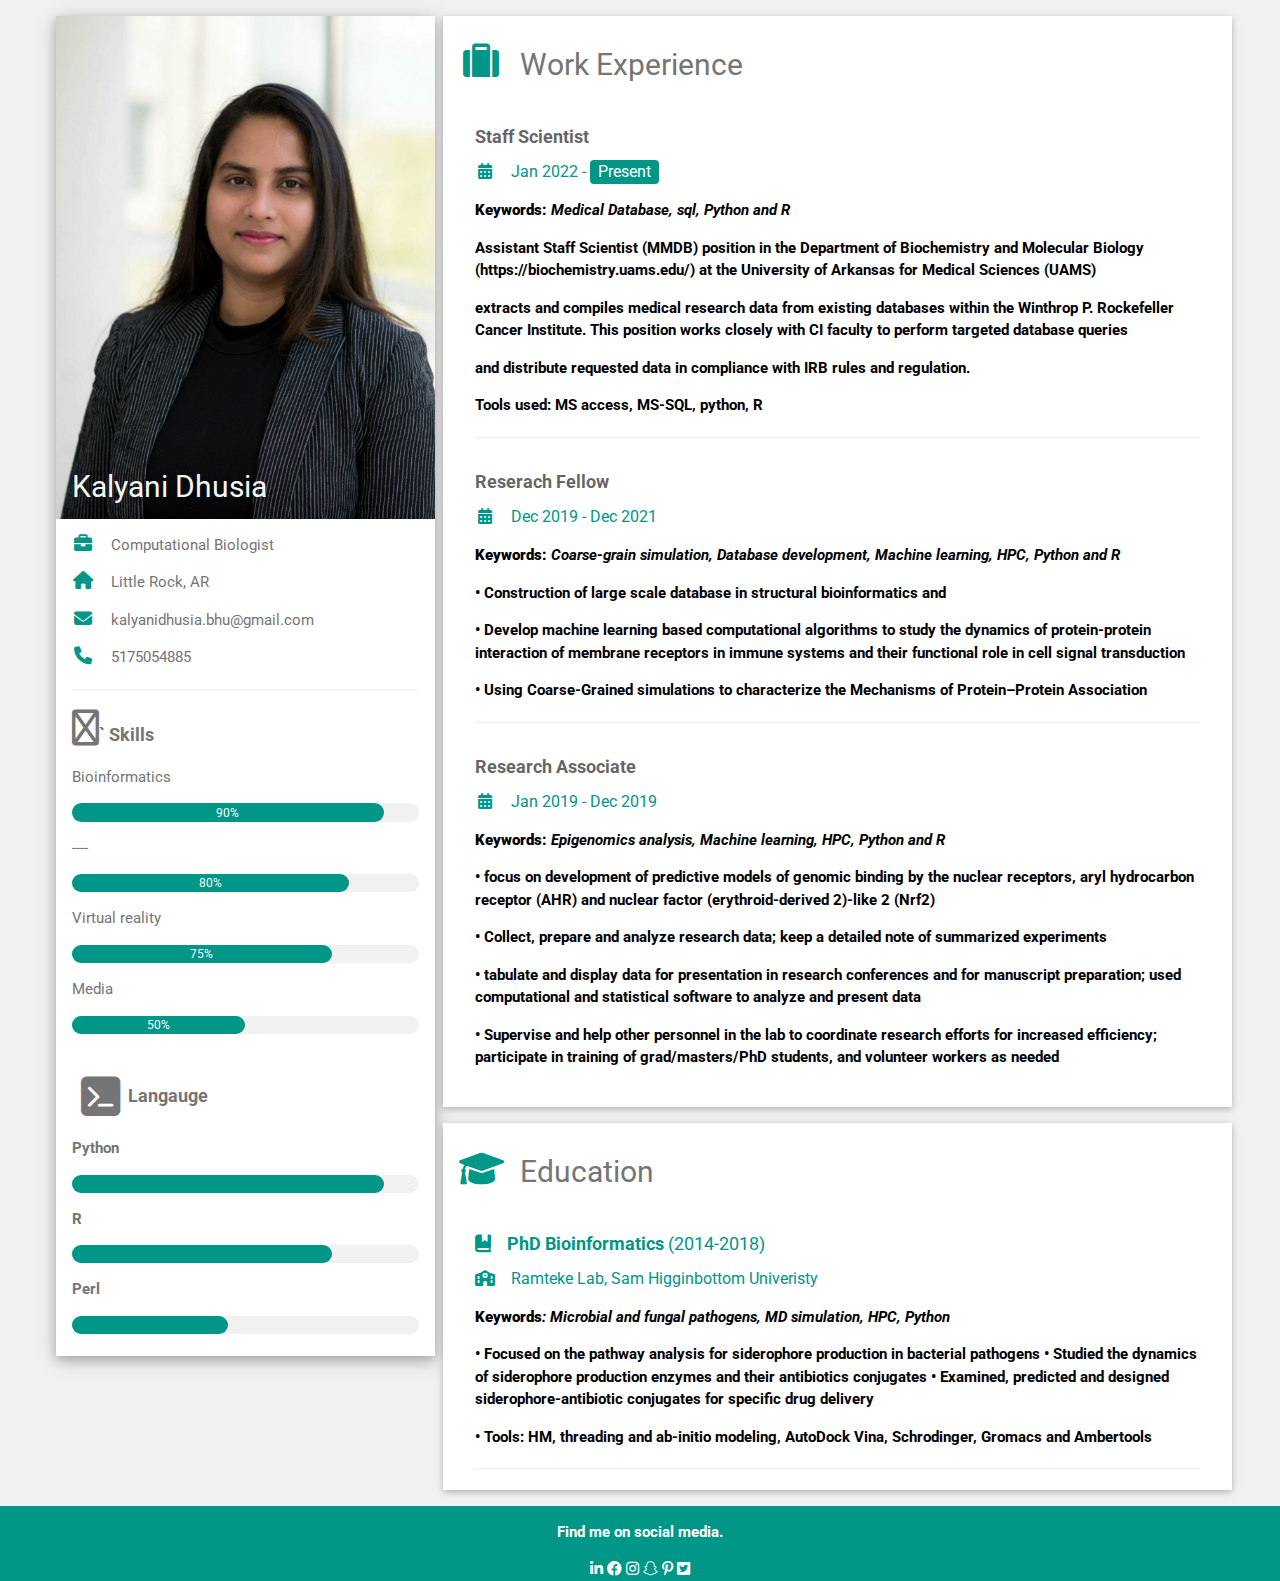
==== commit 5813848a: "update home page" ====
--- a/website_home.html
+++ b/website_home.html
@@ -93,6 +93,7 @@
         <div class="w3-container">
           <h5 class="w3-opacity"><b>Staff Scientist</b></h5>
           <h6 class="w3-text-teal"><i class="fa fa-calendar-days fa-fw w3-margin-right"></i>Jan 2022 - <span class="w3-tag w3-teal w3-round">Present</span></h6>
+          <p><strong> Keywords:</strong> <i> Medical Database, sql, Python and R </i></p>
           <p> Assistant Staff Scientist (MMDB) position in the Department of Biochemistry and Molecular Biology  (https://biochemistry.uams.edu/) at the University of Arkansas for Medical Sciences (UAMS)</p>
           <p>extracts and compiles medical research data from existing databases within the Winthrop P. Rockefeller Cancer Institute. This position works closely with CI faculty to perform targeted database queries </p>
           <p> and distribute requested data in compliance with IRB rules and regulation. </p>
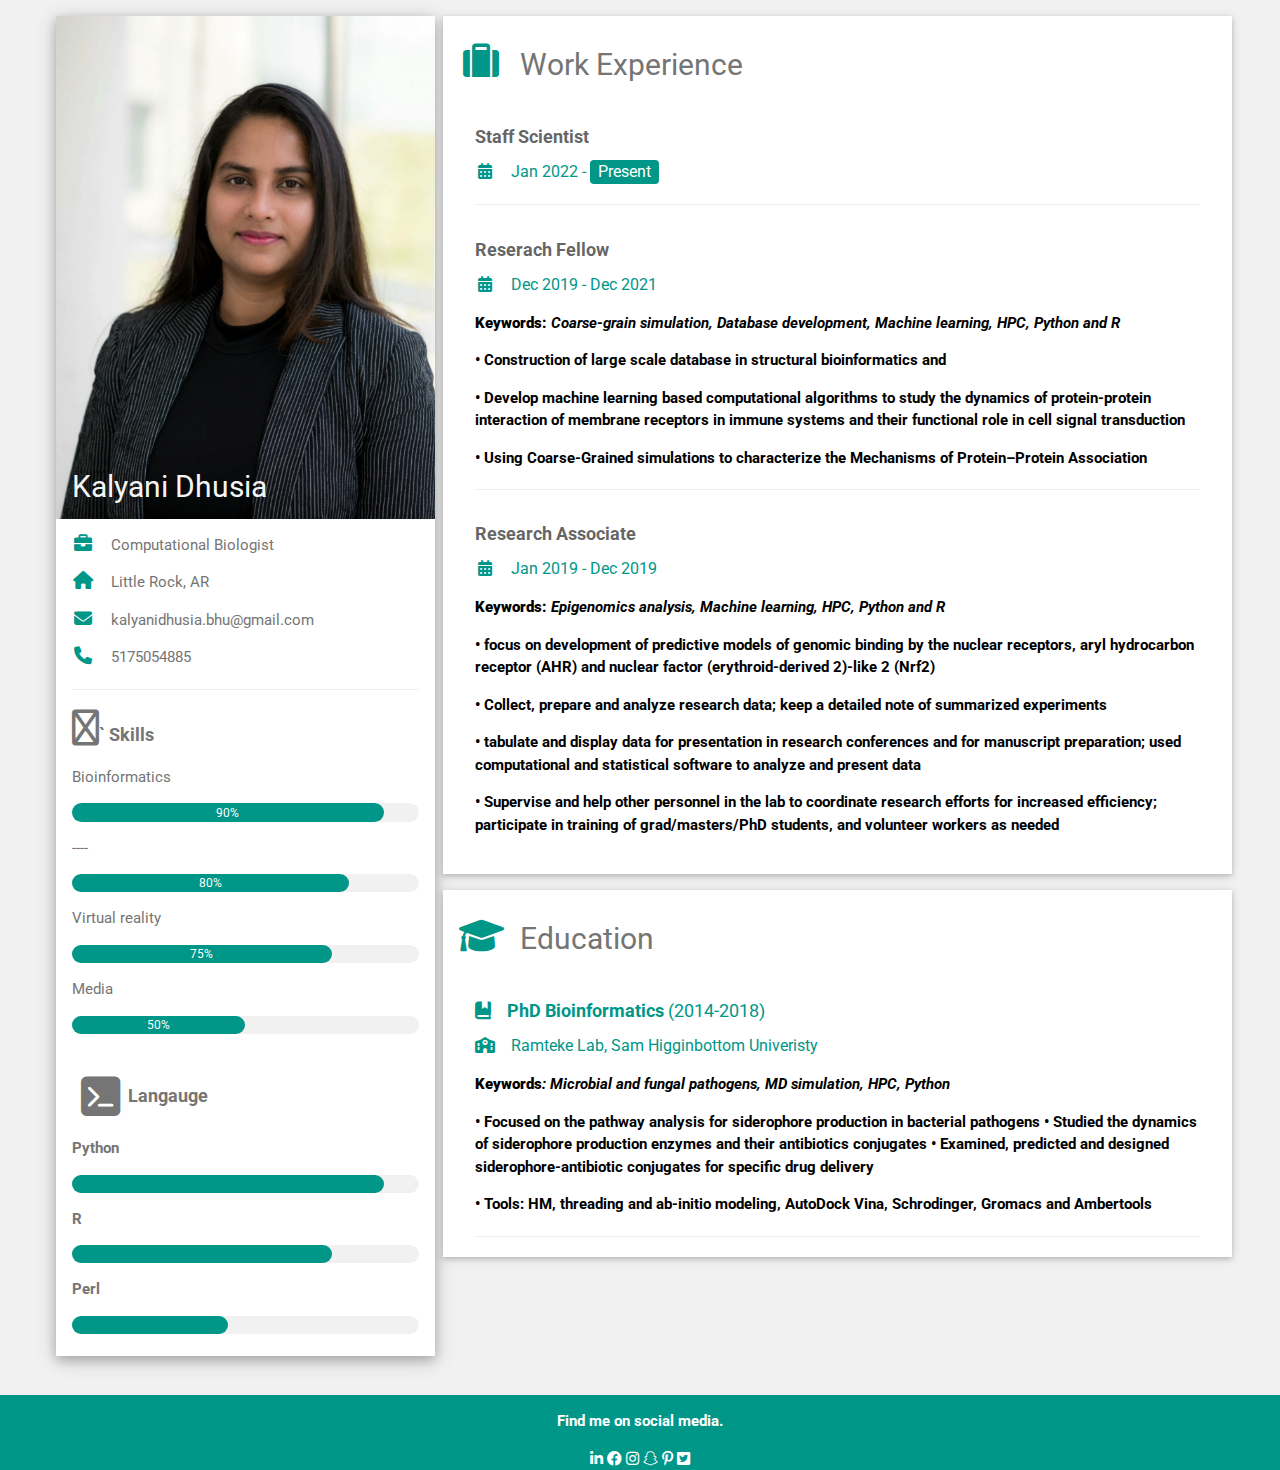
==== commit be7a3e78: "Update_html" ====
--- a/website_home.html
+++ b/website_home.html
@@ -93,11 +93,12 @@
         <div class="w3-container">
           <h5 class="w3-opacity"><b>Staff Scientist</b></h5>
           <h6 class="w3-text-teal"><i class="fa fa-calendar-days fa-fw w3-margin-right"></i>Jan 2022 - <span class="w3-tag w3-teal w3-round">Present</span></h6>
+          <!-- adding comment lines here
           <p><strong> Keywords:</strong> <i> Medical Database, sql, Python and R </i></p>
           <p> Assistant Staff Scientist (MMDB) position in the Department of Biochemistry and Molecular Biology  (https://biochemistry.uams.edu/) at the University of Arkansas for Medical Sciences (UAMS)</p>
           <p>extracts and compiles medical research data from existing databases within the Winthrop P. Rockefeller Cancer Institute. This position works closely with CI faculty to perform targeted database queries </p>
           <p> and distribute requested data in compliance with IRB rules and regulation. </p>
-          <p> Tools used: MS access, MS-SQL,  python, R </p>
+          <p> Tools used: MS access, MS-SQL,  python, R </p> -->
           <hr>
         </div>
         <div class="w3-container">
